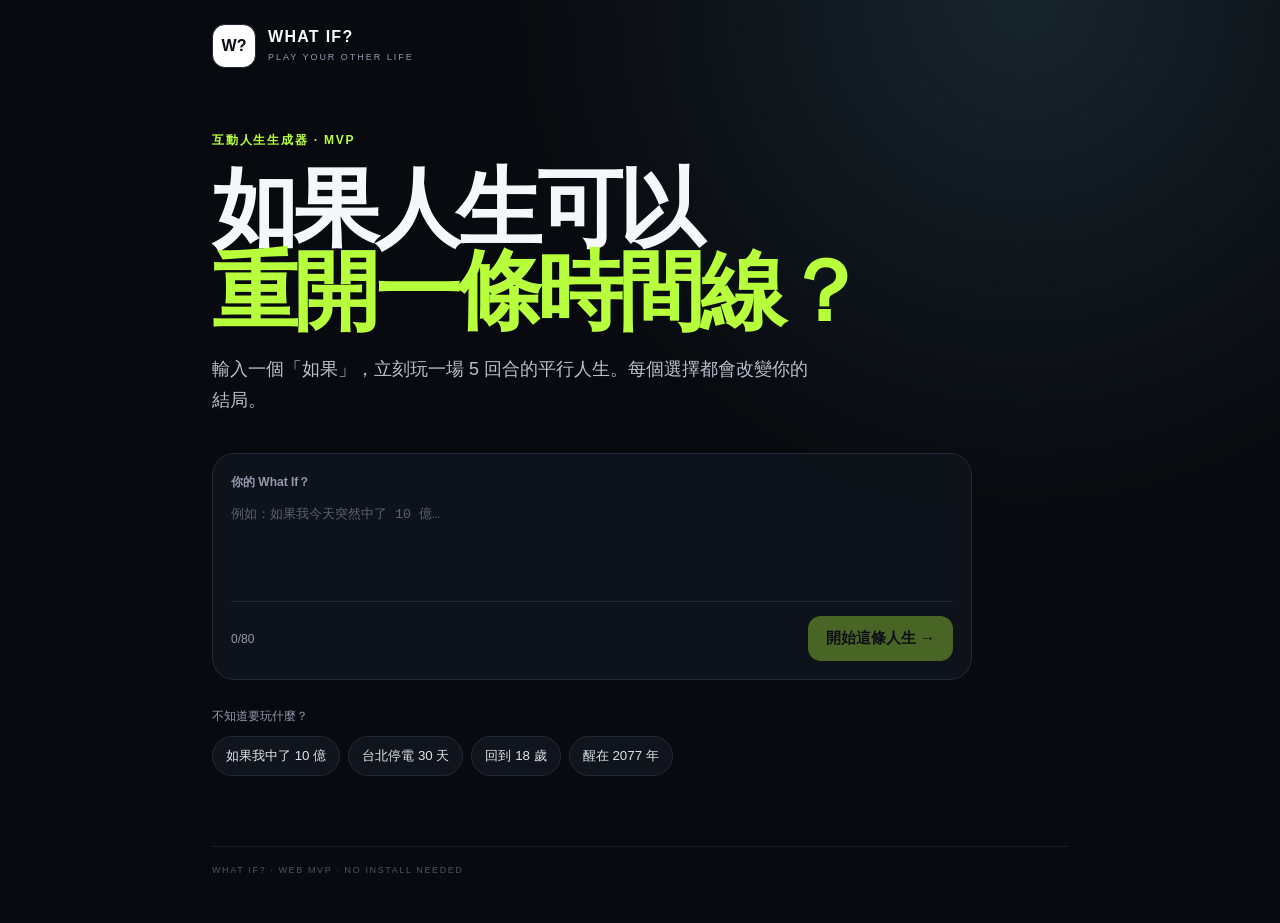
==== whatif-web/index.html @ b447f25d "Add What If interactive web MVP" ====
<!doctype html><html lang="zh-Hant"><head><meta charset="utf-8"><meta name="viewport" content="width=device-width,initial-scale=1"><title>WHAT IF? — 玩出你的另一個人生</title><meta name="description" content="輸入一個假設，玩一場 5 回合的互動人生。"><style>
:root{--bg:#080a0f;--panel:#10141c;--line:#232a37;--text:#f5f7fb;--muted:#929bad;--accent:#b7ff3c;--accent2:#7ef0ff}*{box-sizing:border-box}html{background:var(--bg);color:var(--text);font-family:ui-sans-serif,-apple-system,BlinkMacSystemFont,"Segoe UI","Noto Sans TC",sans-serif}body{margin:0;background:radial-gradient(circle at 80% 0%,#17242c 0,transparent 32rem),var(--bg);min-height:100vh}.shell{width:min(100%,900px);margin:auto;padding:24px 22px 48px}.brand{display:flex;align-items:center;gap:12px;margin-bottom:64px}.logo{width:44px;height:44px;border:1px solid var(--line);display:grid;place-items:center;border-radius:13px;font-weight:900;background:#fff;color:#080a0f}.brand b{display:block;letter-spacing:.08em}.brand span{font-size:9px;letter-spacing:.22em;color:var(--muted)}.hero{max-width:760px}.eyebrow{color:var(--accent);font-size:12px;font-weight:800;letter-spacing:.15em;text-transform:uppercase}.hero h1,.result h1{font-size:clamp(45px,9vw,86px);line-height:.96;margin:18px 0 22px;letter-spacing:-.055em}.hero h1 em{font-style:normal;color:var(--accent)}.lead,.resultLead{font-size:18px;line-height:1.7;color:#b9c0cd;max-width:610px}.composer{margin:38px 0 28px;background:rgba(16,20,28,.86);border:1px solid var(--line);border-radius:22px;padding:18px}.composer label{font-size:12px;color:var(--muted);font-weight:700}.composer textarea{display:block;width:100%;min-height:110px;resize:none;background:transparent;border:0;outline:0;color:#fff;font:700 22px/1.45 inherit;padding:14px 0}.composer textarea::placeholder{color:#596273}.composerFoot{display:flex;align-items:center;justify-content:space-between;border-top:1px solid var(--line);padding-top:14px;color:var(--muted);font-size:12px}.composer button,.primary{border:0;border-radius:13px;background:var(--accent);color:#0b0d10;padding:13px 18px;font-weight:900;font-size:15px}.composer button:disabled{opacity:.35}.quick{display:flex;gap:8px;flex-wrap:wrap}.quick>span{width:100%;font-size:12px;color:var(--muted);margin-bottom:3px}.quick button,.ghost,.actions button:not(.primary){background:#10141c;border:1px solid var(--line);color:#dfe4ec;border-radius:999px;padding:10px 13px}.game{max-width:740px;margin:auto}.topbar{display:flex;justify-content:space-between;align-items:center;color:var(--muted);font-size:12px}.ghost{border-radius:10px!important}.progress{height:3px;background:#1a202a;margin:15px 0 34px}.progress i{display:block;height:100%;background:var(--accent);transition:.3s}.scenario{border-left:3px solid var(--accent);padding-left:16px;margin-bottom:20px}.scenario span{font-size:10px;color:var(--muted);text-transform:uppercase;letter-spacing:.15em}.scenario h2{font-size:20px;margin:6px 0}.stats{display:grid;grid-template-columns:repeat(3,1fr);gap:10px;margin:20px 0}.stats>div{padding:14px;background:#0d1118;border:1px solid var(--line);border-radius:14px}.stats span{font-size:11px;color:var(--muted)}.stats b{display:block;font-size:22px;margin:2px 0 9px}.stats i{display:block;height:3px;background:#202632}.stats u{display:block;height:100%;background:var(--accent2)}.scene{display:grid;grid-template-columns:72px 1fr;gap:22px;margin:32px 0}.sceneNum{font-size:54px;font-weight:900;color:#26303b;line-height:1}.sceneBody span{font-size:10px;letter-spacing:.2em;color:var(--accent)}.scene h3{font-size:32px;margin:7px 0 12px}.scene p{font-size:18px;line-height:1.75;color:#bdc5d1;margin:0}.choices{display:grid;gap:10px}.choices button{display:grid;grid-template-columns:38px 1fr auto;grid-template-areas:'small title arrow' 'small meta arrow';align-items:center;text-align:left;padding:16px;border-radius:16px;border:1px solid var(--line);background:#10141c;color:#fff}.choices small{grid-area:small;width:30px;height:30px;display:grid;place-items:center;border-radius:9px;background:#222a35;color:var(--accent);font-weight:900}.choices b{grid-area:title;font-size:16px}.choices span{grid-area:meta;color:var(--muted);font-size:11px;margin-top:3px}.choices strong{grid-area:arrow;font-size:22px;color:var(--muted)}button{cursor:pointer}.choices button:hover{border-color:#536071;transform:translateY(-1px)}.result{max-width:720px;margin:auto}.resultPrompt{font-size:15px;color:#b2bac7;margin-top:14px}.result h1{font-size:clamp(48px,8vw,76px);color:var(--accent);margin-top:10px}.scoreGrid{display:grid;grid-template-columns:repeat(4,1fr);gap:8px;margin:34px 0}.scoreGrid div{background:#10141c;border:1px solid var(--line);border-radius:15px;padding:16px}.scoreGrid .champ{border-color:var(--accent)}.scoreGrid span{font-size:11px;color:var(--muted)}.scoreGrid b{display:block;font-size:28px;margin-top:3px}.timeline{border-top:1px solid var(--line);border-bottom:1px solid var(--line);padding:22px 0;margin:28px 0}.timeline h3{font-size:12px;color:var(--muted);letter-spacing:.1em}.timeline div{display:flex;gap:16px;padding:10px 0}.timeline span{color:#525d6b;font-weight:900}.timeline b{font-size:14px}.actions{display:flex;gap:8px;flex-wrap:wrap}.actions button{border-radius:12px!important;padding:13px 16px!important;font-weight:800}.shareHint{font-size:12px;color:var(--muted)}footer{margin-top:70px;padding-top:18px;border-top:1px solid #161b24;color:#4d5664;font-size:9px;letter-spacing:.18em}.hidden{display:none!important}@media(max-width:560px){.shell{padding:18px 16px 36px}.brand{margin-bottom:44px}.hero h1{font-size:50px}.lead{font-size:16px}.composer{margin-top:28px}.composer textarea{font-size:19px}.scene{grid-template-columns:1fr;gap:8px}.sceneNum{font-size:26px}.scene h3{font-size:28px}.scene p{font-size:16px}.stats>div{padding:11px}.stats b{font-size:18px}.scoreGrid{grid-template-columns:repeat(2,1fr)}.choices button{padding:14px}.result h1{font-size:49px}}@media(prefers-reduced-motion:reduce){*{transition:none!important}}
</style></head><body><main class="shell"><header class="brand"><div class="logo">W?</div><div><b>WHAT IF?</b><span>PLAY YOUR OTHER LIFE</span></div></header>
<section id="home" class="hero"><div class="eyebrow">互動人生生成器 · MVP</div><h1>如果人生可以<br><em>重開一條時間線？</em></h1><p class="lead">輸入一個「如果」，立刻玩一場 5 回合的平行人生。每個選擇都會改變你的結局。</p><form id="form" class="composer"><label for="idea">你的 What If？</label><textarea id="idea" placeholder="例如：如果我今天突然中了 10 億…" maxlength="80"></textarea><div class="composerFoot"><span id="count">0/80</span><button id="startBtn" disabled>開始這條人生 →</button></div></form><div class="quick"><span>不知道要玩什麼？</span><button data-preset="如果我今天突然中了 10 億">如果我中了 10 億</button><button data-preset="如果台北突然停電 30 天">台北停電 30 天</button><button data-preset="如果我回到 18 歲重新選一次">回到 18 歲</button><button data-preset="如果我醒來到了 2077 年">醒在 2077 年</button></div></section>
<section id="game" class="game hidden"><div class="topbar"><button id="leave" class="ghost">← 離開</button><span id="roundLabel">第 1 / 5 回合</span></div><div class="progress"><i id="progress" style="width:20%"></i></div><div class="scenario"><span>你的時間線</span><h2 id="scenario"></h2></div><div class="stats"><div><span>金錢</span><b id="money">50</b><i><u id="moneyBar" style="width:50%"></u></i></div><div><span>幸福</span><b id="happy">50</b><i><u id="happyBar" style="width:50%"></u></i></div><div><span>人氣</span><b id="fame">50</b><i><u id="fameBar" style="width:50%"></u></i></div></div><article class="scene"><div id="sceneNum" class="sceneNum">01</div><div class="sceneBody"><span>NOW</span><h3 id="sceneTitle"></h3><p id="sceneText"></p></div></article><div id="choices" class="choices"></div></section>
<section id="result" class="result hidden"><span class="eyebrow">YOUR OTHER LIFE</span><p id="resultPrompt" class="resultPrompt"></p><h1 id="ending"></h1><p class="resultLead">你走完了這條時間線。沒有標準答案，只有每次選擇累積出的另一種人生。</p><div id="scoreGrid" class="scoreGrid"></div><div class="timeline"><h3>你的 5 個選擇</h3><div id="history"></div></div><div class="actions"><button id="share" class="primary">分享我的結局</button><button id="again">再玩一次</button><button id="newLife">開新人生</button></div><p class="shareHint">分享出去，看看朋友會不會做出完全不同的選擇。</p></section><footer>WHAT IF? · WEB MVP · NO INSTALL NEEDED</footer></main>
<script>
const EVENTS=[{title:'第一個決定來了',text:'消息是真的。你的生活在 10 分鐘內完全變了。手機不斷震動，而你必須先決定第一步。',choices:[['低調觀察','理性','金錢'],['立刻行動','勇氣','人氣'],['先找最信任的人','關係','幸福']]},{title:'意外的邀請',text:'一個你沒有預期的人突然聯絡你，提出一個看起來很誘人的機會。時間只給你 30 秒。',choices:[['答應試試','勇氣','人氣'],['先查清楚','理性','金錢'],['婉拒','幸福','關係']]},{title:'事情開始失控',text:'你的選擇被更多人知道了。有人支持你，也有人開始質疑你。',choices:[['正面回應','人氣','勇氣'],['保持沉默','理性','幸福'],['反過來利用話題','金錢','人氣']]},{title:'最難的一關',text:'你現在必須在「更大的成功」和「比較舒服的生活」之間做決定。',choices:[['全力衝刺','金錢','勇氣'],['維持平衡','幸福','理性'],['跟重要的人一起決定','關係','幸福']]},{title:'最後的選擇',text:'五年後的你回頭看今天。最後這一步，會決定這條時間線留下什麼。',choices:[['留下成就','金錢','人氣'],['留下自由','幸福','勇氣'],['留下關係','關係','幸福']]}];
let scenario='',round=0,history=[],stats={金錢:50,幸福:50,人氣:50,理性:50,勇氣:50,關係:50},seed=0;const $=s=>document.querySelector(s);function hash(s){let h=2166136261;for(let i=0;i<s.length;i++){h^=s.charCodeAt(i);h=Math.imul(h,16777619)}return Math.abs(h)}function clamp(n){return Math.max(0,Math.min(100,n))}function screen(id){['home','game','result'].forEach(x=>$('#'+x).classList.toggle('hidden',x!==id))}function start(text){scenario=(text||$('#idea').value).trim();if(!scenario)return;seed=hash(scenario);round=0;history=[];stats={金錢:50,幸福:50,人氣:50,理性:50,勇氣:50,關係:50};screen('game');render()}function render(){const e=EVENTS[round];$('#roundLabel').textContent=`第 ${round+1} / 5 回合`;$('#progress').style.width=((round+1)/5*100)+'%';$('#scenario').textContent=scenario;$('#sceneNum').textContent='0'+(round+1);$('#sceneTitle').textContent=e.title;$('#sceneText').textContent=e.text;[['money','金錢'],['happy','幸福'],['fame','人氣']].forEach(([id,k])=>{$('#'+id).textContent=stats[k];$('#'+id+'Bar').style.width=stats[k]+'%'});const box=$('#choices');box.innerHTML='';e.choices.forEach((c,i)=>{const b=document.createElement('button');b.type='button';b.innerHTML=`<small>${String.fromCharCode(65+i)}</small><b>${c[0]}</b><span>可能影響 ${c[1]}・${c[2]}</span><strong>→</strong>`;b.addEventListener('click',()=>choose(c,i));box.appendChild(b)})}function choose(c,i){const a=8+((seed+round*7+i*3)%7),b=5+((seed+round*11+i*5)%6);stats[c[1]]=clamp(stats[c[1]]+a);stats[c[2]]=clamp(stats[c[2]]+b);history.push({round:round+1,label:c[0]});if(round===4)showResult();else{round++;render();scrollTo({top:0,behavior:'smooth'})}}function showResult(){screen('result');const top=Object.entries(stats).sort((a,b)=>b[1]-a[1]),k=top[0][0],map={幸福:'自由人生玩家',金錢:'高風險人生贏家',人氣:'話題中心人物',關係:'人生連結者',勇氣:'時間線冒險家',理性:'冷靜世界改寫者'};$('#resultPrompt').textContent=scenario;$('#ending').textContent=map[k]||'平行人生玩家';$('#scoreGrid').innerHTML=top.slice(0,4).map((x,i)=>`<div class="${i?'':'champ'}"><span>${x[0]}</span><b>${x[1]}</b></div>`).join('');$('#history').innerHTML=history.map(h=>`<div><span>0${h.round}</span><b>${h.label}</b></div>`).join('');window._ending=map[k]||'平行人生玩家';window._top=top[0]}
$('#idea').addEventListener('input',e=>{$('#count').textContent=e.target.value.length+'/80';$('#startBtn').disabled=!e.target.value.trim()});$('#form').addEventListener('submit',e=>{e.preventDefault();start()});document.querySelectorAll('[data-preset]').forEach(b=>b.addEventListener('click',()=>start(b.dataset.preset)));$('#leave').addEventListener('click',()=>screen('home'));$('#again').addEventListener('click',()=>start(scenario));$('#newLife').addEventListener('click',()=>{$('#idea').value='';$('#count').textContent='0/80';$('#startBtn').disabled=true;screen('home')});$('#share').addEventListener('click',async()=>{const t=`我玩了「${scenario}」\n結局：${window._ending}\n最高屬性：${window._top[0]} ${window._top[1]}\n你會做出一樣的選擇嗎？`;try{if(navigator.share)await navigator.share({title:'WHAT IF?',text:t,url:location.href});else if(navigator.clipboard){await navigator.clipboard.writeText(t+'\n'+location.href);alert('結果已複製')}else alert(t)}catch(e){}});
</script></body></html>
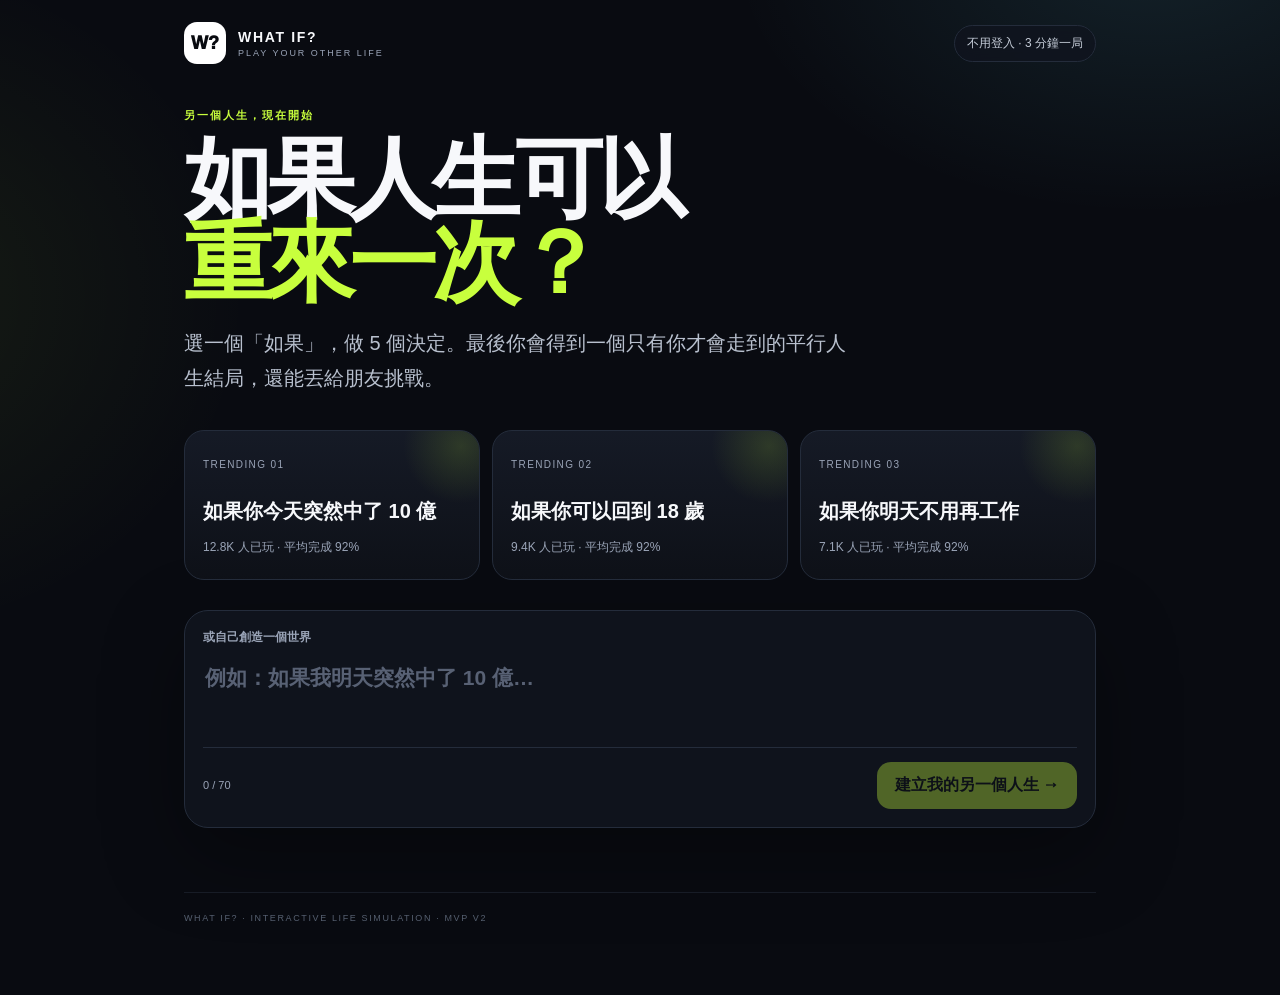
==== commit 956b39d1: "Upgrade What If MVP to shareable v2" ====
--- a/whatif-web/index.html
+++ b/whatif-web/index.html
@@ -1,11 +1,48 @@
-<!doctype html><html lang="zh-Hant"><head><meta charset="utf-8"><meta name="viewport" content="width=device-width,initial-scale=1"><title>WHAT IF? — 玩出你的另一個人生</title><meta name="description" content="輸入一個假設，玩一場 5 回合的互動人生。"><style>
-:root{--bg:#080a0f;--panel:#10141c;--line:#232a37;--text:#f5f7fb;--muted:#929bad;--accent:#b7ff3c;--accent2:#7ef0ff}*{box-sizing:border-box}html{background:var(--bg);color:var(--text);font-family:ui-sans-serif,-apple-system,BlinkMacSystemFont,"Segoe UI","Noto Sans TC",sans-serif}body{margin:0;background:radial-gradient(circle at 80% 0%,#17242c 0,transparent 32rem),var(--bg);min-height:100vh}.shell{width:min(100%,900px);margin:auto;padding:24px 22px 48px}.brand{display:flex;align-items:center;gap:12px;margin-bottom:64px}.logo{width:44px;height:44px;border:1px solid var(--line);display:grid;place-items:center;border-radius:13px;font-weight:900;background:#fff;color:#080a0f}.brand b{display:block;letter-spacing:.08em}.brand span{font-size:9px;letter-spacing:.22em;color:var(--muted)}.hero{max-width:760px}.eyebrow{color:var(--accent);font-size:12px;font-weight:800;letter-spacing:.15em;text-transform:uppercase}.hero h1,.result h1{font-size:clamp(45px,9vw,86px);line-height:.96;margin:18px 0 22px;letter-spacing:-.055em}.hero h1 em{font-style:normal;color:var(--accent)}.lead,.resultLead{font-size:18px;line-height:1.7;color:#b9c0cd;max-width:610px}.composer{margin:38px 0 28px;background:rgba(16,20,28,.86);border:1px solid var(--line);border-radius:22px;padding:18px}.composer label{font-size:12px;color:var(--muted);font-weight:700}.composer textarea{display:block;width:100%;min-height:110px;resize:none;background:transparent;border:0;outline:0;color:#fff;font:700 22px/1.45 inherit;padding:14px 0}.composer textarea::placeholder{color:#596273}.composerFoot{display:flex;align-items:center;justify-content:space-between;border-top:1px solid var(--line);padding-top:14px;color:var(--muted);font-size:12px}.composer button,.primary{border:0;border-radius:13px;background:var(--accent);color:#0b0d10;padding:13px 18px;font-weight:900;font-size:15px}.composer button:disabled{opacity:.35}.quick{display:flex;gap:8px;flex-wrap:wrap}.quick>span{width:100%;font-size:12px;color:var(--muted);margin-bottom:3px}.quick button,.ghost,.actions button:not(.primary){background:#10141c;border:1px solid var(--line);color:#dfe4ec;border-radius:999px;padding:10px 13px}.game{max-width:740px;margin:auto}.topbar{display:flex;justify-content:space-between;align-items:center;color:var(--muted);font-size:12px}.ghost{border-radius:10px!important}.progress{height:3px;background:#1a202a;margin:15px 0 34px}.progress i{display:block;height:100%;background:var(--accent);transition:.3s}.scenario{border-left:3px solid var(--accent);padding-left:16px;margin-bottom:20px}.scenario span{font-size:10px;color:var(--muted);text-transform:uppercase;letter-spacing:.15em}.scenario h2{font-size:20px;margin:6px 0}.stats{display:grid;grid-template-columns:repeat(3,1fr);gap:10px;margin:20px 0}.stats>div{padding:14px;background:#0d1118;border:1px solid var(--line);border-radius:14px}.stats span{font-size:11px;color:var(--muted)}.stats b{display:block;font-size:22px;margin:2px 0 9px}.stats i{display:block;height:3px;background:#202632}.stats u{display:block;height:100%;background:var(--accent2)}.scene{display:grid;grid-template-columns:72px 1fr;gap:22px;margin:32px 0}.sceneNum{font-size:54px;font-weight:900;color:#26303b;line-height:1}.sceneBody span{font-size:10px;letter-spacing:.2em;color:var(--accent)}.scene h3{font-size:32px;margin:7px 0 12px}.scene p{font-size:18px;line-height:1.75;color:#bdc5d1;margin:0}.choices{display:grid;gap:10px}.choices button{display:grid;grid-template-columns:38px 1fr auto;grid-template-areas:'small title arrow' 'small meta arrow';align-items:center;text-align:left;padding:16px;border-radius:16px;border:1px solid var(--line);background:#10141c;color:#fff}.choices small{grid-area:small;width:30px;height:30px;display:grid;place-items:center;border-radius:9px;background:#222a35;color:var(--accent);font-weight:900}.choices b{grid-area:title;font-size:16px}.choices span{grid-area:meta;color:var(--muted);font-size:11px;margin-top:3px}.choices strong{grid-area:arrow;font-size:22px;color:var(--muted)}button{cursor:pointer}.choices button:hover{border-color:#536071;transform:translateY(-1px)}.result{max-width:720px;margin:auto}.resultPrompt{font-size:15px;color:#b2bac7;margin-top:14px}.result h1{font-size:clamp(48px,8vw,76px);color:var(--accent);margin-top:10px}.scoreGrid{display:grid;grid-template-columns:repeat(4,1fr);gap:8px;margin:34px 0}.scoreGrid div{background:#10141c;border:1px solid var(--line);border-radius:15px;padding:16px}.scoreGrid .champ{border-color:var(--accent)}.scoreGrid span{font-size:11px;color:var(--muted)}.scoreGrid b{display:block;font-size:28px;margin-top:3px}.timeline{border-top:1px solid var(--line);border-bottom:1px solid var(--line);padding:22px 0;margin:28px 0}.timeline h3{font-size:12px;color:var(--muted);letter-spacing:.1em}.timeline div{display:flex;gap:16px;padding:10px 0}.timeline span{color:#525d6b;font-weight:900}.timeline b{font-size:14px}.actions{display:flex;gap:8px;flex-wrap:wrap}.actions button{border-radius:12px!important;padding:13px 16px!important;font-weight:800}.shareHint{font-size:12px;color:var(--muted)}footer{margin-top:70px;padding-top:18px;border-top:1px solid #161b24;color:#4d5664;font-size:9px;letter-spacing:.18em}.hidden{display:none!important}@media(max-width:560px){.shell{padding:18px 16px 36px}.brand{margin-bottom:44px}.hero h1{font-size:50px}.lead{font-size:16px}.composer{margin-top:28px}.composer textarea{font-size:19px}.scene{grid-template-columns:1fr;gap:8px}.sceneNum{font-size:26px}.scene h3{font-size:28px}.scene p{font-size:16px}.stats>div{padding:11px}.stats b{font-size:18px}.scoreGrid{grid-template-columns:repeat(2,1fr)}.choices button{padding:14px}.result h1{font-size:49px}}@media(prefers-reduced-motion:reduce){*{transition:none!important}}
-</style></head><body><main class="shell"><header class="brand"><div class="logo">W?</div><div><b>WHAT IF?</b><span>PLAY YOUR OTHER LIFE</span></div></header>
-<section id="home" class="hero"><div class="eyebrow">互動人生生成器 · MVP</div><h1>如果人生可以<br><em>重開一條時間線？</em></h1><p class="lead">輸入一個「如果」，立刻玩一場 5 回合的平行人生。每個選擇都會改變你的結局。</p><form id="form" class="composer"><label for="idea">你的 What If？</label><textarea id="idea" placeholder="例如：如果我今天突然中了 10 億…" maxlength="80"></textarea><div class="composerFoot"><span id="count">0/80</span><button id="startBtn" disabled>開始這條人生 →</button></div></form><div class="quick"><span>不知道要玩什麼？</span><button data-preset="如果我今天突然中了 10 億">如果我中了 10 億</button><button data-preset="如果台北突然停電 30 天">台北停電 30 天</button><button data-preset="如果我回到 18 歲重新選一次">回到 18 歲</button><button data-preset="如果我醒來到了 2077 年">醒在 2077 年</button></div></section>
-<section id="game" class="game hidden"><div class="topbar"><button id="leave" class="ghost">← 離開</button><span id="roundLabel">第 1 / 5 回合</span></div><div class="progress"><i id="progress" style="width:20%"></i></div><div class="scenario"><span>你的時間線</span><h2 id="scenario"></h2></div><div class="stats"><div><span>金錢</span><b id="money">50</b><i><u id="moneyBar" style="width:50%"></u></i></div><div><span>幸福</span><b id="happy">50</b><i><u id="happyBar" style="width:50%"></u></i></div><div><span>人氣</span><b id="fame">50</b><i><u id="fameBar" style="width:50%"></u></i></div></div><article class="scene"><div id="sceneNum" class="sceneNum">01</div><div class="sceneBody"><span>NOW</span><h3 id="sceneTitle"></h3><p id="sceneText"></p></div></article><div id="choices" class="choices"></div></section>
-<section id="result" class="result hidden"><span class="eyebrow">YOUR OTHER LIFE</span><p id="resultPrompt" class="resultPrompt"></p><h1 id="ending"></h1><p class="resultLead">你走完了這條時間線。沒有標準答案，只有每次選擇累積出的另一種人生。</p><div id="scoreGrid" class="scoreGrid"></div><div class="timeline"><h3>你的 5 個選擇</h3><div id="history"></div></div><div class="actions"><button id="share" class="primary">分享我的結局</button><button id="again">再玩一次</button><button id="newLife">開新人生</button></div><p class="shareHint">分享出去，看看朋友會不會做出完全不同的選擇。</p></section><footer>WHAT IF? · WEB MVP · NO INSTALL NEEDED</footer></main>
-<script>
-const EVENTS=[{title:'第一個決定來了',text:'消息是真的。你的生活在 10 分鐘內完全變了。手機不斷震動，而你必須先決定第一步。',choices:[['低調觀察','理性','金錢'],['立刻行動','勇氣','人氣'],['先找最信任的人','關係','幸福']]},{title:'意外的邀請',text:'一個你沒有預期的人突然聯絡你，提出一個看起來很誘人的機會。時間只給你 30 秒。',choices:[['答應試試','勇氣','人氣'],['先查清楚','理性','金錢'],['婉拒','幸福','關係']]},{title:'事情開始失控',text:'你的選擇被更多人知道了。有人支持你，也有人開始質疑你。',choices:[['正面回應','人氣','勇氣'],['保持沉默','理性','幸福'],['反過來利用話題','金錢','人氣']]},{title:'最難的一關',text:'你現在必須在「更大的成功」和「比較舒服的生活」之間做決定。',choices:[['全力衝刺','金錢','勇氣'],['維持平衡','幸福','理性'],['跟重要的人一起決定','關係','幸福']]},{title:'最後的選擇',text:'五年後的你回頭看今天。最後這一步，會決定這條時間線留下什麼。',choices:[['留下成就','金錢','人氣'],['留下自由','幸福','勇氣'],['留下關係','關係','幸福']]}];
-let scenario='',round=0,history=[],stats={金錢:50,幸福:50,人氣:50,理性:50,勇氣:50,關係:50},seed=0;const $=s=>document.querySelector(s);function hash(s){let h=2166136261;for(let i=0;i<s.length;i++){h^=s.charCodeAt(i);h=Math.imul(h,16777619)}return Math.abs(h)}function clamp(n){return Math.max(0,Math.min(100,n))}function screen(id){['home','game','result'].forEach(x=>$('#'+x).classList.toggle('hidden',x!==id))}function start(text){scenario=(text||$('#idea').value).trim();if(!scenario)return;seed=hash(scenario);round=0;history=[];stats={金錢:50,幸福:50,人氣:50,理性:50,勇氣:50,關係:50};screen('game');render()}function render(){const e=EVENTS[round];$('#roundLabel').textContent=`第 ${round+1} / 5 回合`;$('#progress').style.width=((round+1)/5*100)+'%';$('#scenario').textContent=scenario;$('#sceneNum').textContent='0'+(round+1);$('#sceneTitle').textContent=e.title;$('#sceneText').textContent=e.text;[['money','金錢'],['happy','幸福'],['fame','人氣']].forEach(([id,k])=>{$('#'+id).textContent=stats[k];$('#'+id+'Bar').style.width=stats[k]+'%'});const box=$('#choices');box.innerHTML='';e.choices.forEach((c,i)=>{const b=document.createElement('button');b.type='button';b.innerHTML=`<small>${String.fromCharCode(65+i)}</small><b>${c[0]}</b><span>可能影響 ${c[1]}・${c[2]}</span><strong>→</strong>`;b.addEventListener('click',()=>choose(c,i));box.appendChild(b)})}function choose(c,i){const a=8+((seed+round*7+i*3)%7),b=5+((seed+round*11+i*5)%6);stats[c[1]]=clamp(stats[c[1]]+a);stats[c[2]]=clamp(stats[c[2]]+b);history.push({round:round+1,label:c[0]});if(round===4)showResult();else{round++;render();scrollTo({top:0,behavior:'smooth'})}}function showResult(){screen('result');const top=Object.entries(stats).sort((a,b)=>b[1]-a[1]),k=top[0][0],map={幸福:'自由人生玩家',金錢:'高風險人生贏家',人氣:'話題中心人物',關係:'人生連結者',勇氣:'時間線冒險家',理性:'冷靜世界改寫者'};$('#resultPrompt').textContent=scenario;$('#ending').textContent=map[k]||'平行人生玩家';$('#scoreGrid').innerHTML=top.slice(0,4).map((x,i)=>`<div class="${i?'':'champ'}"><span>${x[0]}</span><b>${x[1]}</b></div>`).join('');$('#history').innerHTML=history.map(h=>`<div><span>0${h.round}</span><b>${h.label}</b></div>`).join('');window._ending=map[k]||'平行人生玩家';window._top=top[0]}
-$('#idea').addEventListener('input',e=>{$('#count').textContent=e.target.value.length+'/80';$('#startBtn').disabled=!e.target.value.trim()});$('#form').addEventListener('submit',e=>{e.preventDefault();start()});document.querySelectorAll('[data-preset]').forEach(b=>b.addEventListener('click',()=>start(b.dataset.preset)));$('#leave').addEventListener('click',()=>screen('home'));$('#again').addEventListener('click',()=>start(scenario));$('#newLife').addEventListener('click',()=>{$('#idea').value='';$('#count').textContent='0/80';$('#startBtn').disabled=true;screen('home')});$('#share').addEventListener('click',async()=>{const t=`我玩了「${scenario}」\n結局：${window._ending}\n最高屬性：${window._top[0]} ${window._top[1]}\n你會做出一樣的選擇嗎？`;try{if(navigator.share)await navigator.share({title:'WHAT IF?',text:t,url:location.href});else if(navigator.clipboard){await navigator.clipboard.writeText(t+'\n'+location.href);alert('結果已複製')}else alert(t)}catch(e){}});
-</script></body></html>
+<!doctype html>
+<html lang="zh-Hant">
+<head>
+<meta charset="utf-8" />
+<meta name="viewport" content="width=device-width,initial-scale=1,viewport-fit=cover" />
+<meta name="theme-color" content="#090b11" />
+<title>WHAT IF? — 另一個人生</title>
+<meta name="description" content="如果人生能重來一次，你會變成誰？3 分鐘玩出你的平行人生，和朋友比結局。" />
+<link rel="stylesheet" href="style.css" />
+</head>
+<body>
+<div class="wrap">
+<header><div class="brand"><div class="mark">W?</div><div><b>WHAT IF?</b><small>PLAY YOUR OTHER LIFE</small></div></div><div class="pill">不用登入 · 3 分鐘一局</div></header>
+
+<section id="home">
+  <div class="hero"><div class="eyebrow">另一個人生，現在開始</div><h1>如果人生可以<br><i>重來一次？</i></h1><p>選一個「如果」，做 5 個決定。最後你會得到一個只有你才會走到的平行人生結局，還能丟給朋友挑戰。</p></div>
+  <div class="hot" id="hot"></div>
+  <form id="create" class="create">
+    <label for="idea">或自己創造一個世界</label>
+    <textarea id="idea" maxlength="70" placeholder="例如：如果我明天突然中了 10 億…"></textarea>
+    <div class="create-foot"><span id="count">0 / 70</span><button class="primary" id="start" disabled>建立我的另一個人生 →</button></div>
+  </form>
+</section>
+
+<section id="game" class="stage hidden">
+  <div class="stage-head"><button id="exit" class="ghost">← 離開</button><span id="roundLabel">第 1 / 5 幕</span></div>
+  <div class="progress"><i id="progress" style="width:20%"></i></div>
+  <div class="world"><small>YOUR WHAT IF</small><b id="worldTitle"></b></div>
+  <div class="stats" id="stats"></div>
+  <div id="impact" class="impact hidden"></div>
+  <article class="scene"><span id="day" class="day">DAY 01</span><span id="big" class="big">01</span><h2 id="sceneTitle"></h2><p id="sceneText"></p></article>
+  <div id="choices" class="choices"></div>
+</section>
+
+<section id="result" class="result hidden">
+  <div class="result-hero"><div id="rarity" class="rarity"></div><div class="kicker">YOUR PARALLEL LIFE</div><h1 id="ending"></h1><p id="endingText"></p></div>
+  <div id="tags" class="tags"></div>
+  <div id="compare" class="compare"></div>
+  <div class="timeline"><h3>你走過的 5 個決定</h3><div id="history"></div></div>
+  <div class="actions"><button id="share" class="primary">挑戰朋友</button><button id="again" class="ghost">同一題再玩一次</button><button id="newLife" class="ghost">換一個人生</button></div>
+  <div class="note">朋友從你的連結進來會玩同一個題目，但可能走到完全不同的結局。</div>
+</section>
+<footer>WHAT IF? · INTERACTIVE LIFE SIMULATION · MVP V2</footer>
+</div>
+<div id="toast" class="toast">已複製挑戰連結</div>
+<script src="app.js"></script>
+</body>
+</html>
--- a/whatif-web/style.css
+++ b/whatif-web/style.css
@@ -0,0 +1,39 @@
+
+:root{
+  --bg:#090b11; --panel:#11151f; --panel2:#151b27; --line:#242c3b;
+  --text:#f7f8fb; --muted:#9aa4b7; --soft:#c7ceda;
+  --accent:#c8ff3d; --accent2:#6ee7ff; --danger:#ff6b7a; --gold:#ffd76e;
+  --radius:24px; --shadow:0 28px 80px rgba(0,0,0,.34)
+}
+*{box-sizing:border-box}
+html{background:var(--bg);color:var(--text);font-family:Inter,ui-sans-serif,-apple-system,BlinkMacSystemFont,"Segoe UI","Noto Sans TC",sans-serif;scroll-behavior:smooth}
+body{margin:0;min-height:100vh;background:
+radial-gradient(700px 440px at 90% -5%,rgba(110,231,255,.10),transparent 60%),
+radial-gradient(580px 520px at -10% 30%,rgba(200,255,61,.07),transparent 65%),var(--bg)}
+button,input,textarea{font:inherit}
+button{cursor:pointer}
+button:focus-visible,input:focus-visible,textarea:focus-visible{outline:3px solid rgba(200,255,61,.45);outline-offset:3px}
+.wrap{width:min(100%,980px);margin:auto;padding:22px clamp(16px,4vw,34px) 72px}
+header{display:flex;align-items:center;justify-content:space-between;gap:16px;margin-bottom:44px}
+.brand{display:flex;align-items:center;gap:12px}.mark{width:42px;height:42px;border-radius:13px;background:#fff;color:#080a0f;display:grid;place-items:center;font-weight:1000;font-size:18px}.brand b{display:block;letter-spacing:.12em;font-size:14px}.brand small{display:block;margin-top:3px;color:var(--muted);font-size:9px;letter-spacing:.22em}
+.pill{border:1px solid var(--line);background:rgba(17,21,31,.76);border-radius:999px;padding:9px 12px;color:var(--soft);font-size:12px;backdrop-filter:blur(10px)}
+.hero{max-width:820px;margin:40px 0 34px}.eyebrow{font-size:11px;letter-spacing:.18em;text-transform:uppercase;color:var(--accent);font-weight:900}.hero h1{font-size:clamp(48px,8vw,88px);line-height:.96;letter-spacing:-.06em;margin:14px 0 20px;max-width:760px}.hero h1 i{font-style:normal;color:var(--accent)}.hero p{color:#b8c0ce;font-size:clamp(16px,2.4vw,20px);line-height:1.75;max-width:670px;margin:0}
+.hot{display:grid;grid-template-columns:repeat(3,1fr);gap:12px;margin:26px 0 30px}.card{position:relative;border:1px solid var(--line);background:linear-gradient(180deg,rgba(22,27,39,.94),rgba(14,17,24,.94));border-radius:20px;padding:18px;text-align:left;color:var(--text);min-height:150px;overflow:hidden;transition:.2s ease}.card::after{content:"";position:absolute;width:120px;height:120px;border-radius:50%;right:-42px;top:-45px;background:radial-gradient(circle,rgba(200,255,61,.14),transparent 68%)}.card:hover{transform:translateY(-2px);border-color:#3b4659}.card .rank{font-size:10px;color:var(--muted);letter-spacing:.14em}.card strong{display:block;font-size:20px;line-height:1.35;margin:26px 0 12px}.card span{font-size:12px;color:var(--muted)}
+.create{border:1px solid var(--line);background:rgba(16,20,29,.9);border-radius:24px;padding:18px;box-shadow:var(--shadow)}.create label{display:block;color:var(--muted);font-size:12px;font-weight:800;margin:0 0 9px}.create textarea{width:100%;min-height:88px;background:transparent;border:0;resize:none;color:#fff;font-size:21px;font-weight:800;line-height:1.45;padding:8px 2px;outline:none}.create textarea::placeholder{color:#586174}.create-foot{border-top:1px solid var(--line);padding-top:14px;display:flex;gap:12px;justify-content:space-between;align-items:center}.create-foot span{font-size:11px;color:var(--muted)}.primary{border:0;border-radius:14px;background:var(--accent);color:#0a0d11;font-weight:950;padding:13px 18px;min-height:46px}.primary:disabled{opacity:.35;cursor:not-allowed}.ghost{border:1px solid var(--line);background:var(--panel);color:var(--text);border-radius:13px;padding:11px 14px;min-height:44px}
+.hidden{display:none!important}
+.stage{max-width:780px;margin:auto}.stage-head{display:flex;align-items:center;justify-content:space-between;gap:12px;color:var(--muted);font-size:12px}.progress{height:4px;background:#171d29;border-radius:999px;margin:14px 0 24px;overflow:hidden}.progress i{display:block;height:100%;background:linear-gradient(90deg,var(--accent),var(--accent2));transition:width .35s ease}
+.world{border:1px solid var(--line);border-radius:22px;padding:16px 18px;background:rgba(16,20,29,.84);margin-bottom:20px}.world small{display:block;color:var(--muted);font-size:10px;letter-spacing:.16em}.world b{display:block;margin-top:7px;font-size:16px;line-height:1.45}
+.stats{display:grid;grid-template-columns:repeat(4,1fr);gap:9px;margin:16px 0 28px}.stat{border:1px solid var(--line);border-radius:15px;padding:12px;background:#0f131b}.stat small{color:var(--muted);font-size:10px}.stat b{display:block;font-size:20px;margin-top:4px}.stat i{display:block;height:3px;background:#242b38;margin-top:8px;overflow:hidden;border-radius:99px}.stat i u{display:block;height:100%;background:var(--accent2);transition:width .35s}
+.scene{min-height:330px;display:flex;flex-direction:column;justify-content:flex-end;border:1px solid var(--line);border-radius:28px;padding:30px;position:relative;overflow:hidden;background:
+linear-gradient(180deg,transparent 0%,rgba(6,8,12,.42) 38%,rgba(6,8,12,.95) 100%),
+radial-gradient(circle at 75% 15%,rgba(110,231,255,.18),transparent 36%),
+radial-gradient(circle at 20% 10%,rgba(200,255,61,.12),transparent 30%),#121722;box-shadow:var(--shadow)}
+.scene::before{content:"";position:absolute;inset:0;background:linear-gradient(120deg,transparent 20%,rgba(255,255,255,.018) 50%,transparent 80%);pointer-events:none}.scene .day{position:absolute;left:28px;top:24px;font-size:11px;color:var(--accent);letter-spacing:.19em;font-weight:900}.scene .big{position:absolute;right:22px;top:18px;font-size:72px;font-weight:1000;line-height:1;color:rgba(255,255,255,.045);letter-spacing:-.08em}.scene h2{font-size:clamp(30px,5vw,46px);letter-spacing:-.04em;margin:0 0 12px;max-width:600px}.scene p{font-size:17px;line-height:1.75;color:#d2d7e0;margin:0;max-width:620px}
+.impact{margin:14px 0 18px;border:1px solid rgba(200,255,61,.32);background:rgba(200,255,61,.08);border-radius:16px;padding:14px 16px}.impact .label{font-size:10px;color:var(--accent);font-weight:900;letter-spacing:.15em}.impact strong{display:block;margin-top:5px;font-size:17px}.impact p{font-size:13px;color:#bdc6d2;margin:7px 0 0;line-height:1.55}
+.choices{display:grid;gap:10px;margin-top:16px}.choice{display:grid;grid-template-columns:38px 1fr auto;grid-template-areas:'key title arrow' 'key meta arrow';gap:0 12px;align-items:center;text-align:left;border:1px solid var(--line);background:#10151e;color:#fff;border-radius:17px;padding:15px;transition:.2s}.choice:hover{border-color:#465268;transform:translateY(-1px)}.choice .key{grid-area:key;width:34px;height:34px;border-radius:10px;background:#202735;color:var(--accent);display:grid;place-items:center;font-weight:1000}.choice b{grid-area:title;font-size:16px}.choice span{grid-area:meta;color:var(--muted);font-size:11px;margin-top:3px}.choice strong{grid-area:arrow;color:#687386;font-size:21px}
+.result{max-width:760px;margin:auto}.result-hero{border:1px solid var(--line);border-radius:30px;padding:30px;min-height:370px;display:flex;flex-direction:column;justify-content:flex-end;position:relative;overflow:hidden;background:linear-gradient(160deg,#172032 0%,#10141d 55%,#0d1017 100%);box-shadow:var(--shadow)}.result-hero::after{content:"";position:absolute;width:360px;height:360px;border-radius:50%;top:-170px;right:-90px;background:radial-gradient(circle,rgba(200,255,61,.28),rgba(110,231,255,.05) 45%,transparent 68%)}.result-hero .rarity{position:absolute;top:24px;left:26px;border:1px solid rgba(200,255,61,.35);border-radius:999px;background:rgba(200,255,61,.08);padding:9px 12px;color:var(--accent);font-size:11px;font-weight:900}.result-hero .kicker{font-size:10px;color:var(--muted);letter-spacing:.18em}.result-hero h1{font-size:clamp(42px,7vw,72px);letter-spacing:-.06em;margin:10px 0 12px;max-width:680px;line-height:.98}.result-hero p{font-size:16px;line-height:1.7;color:#c6ccd7;max-width:650px;margin:0}.tags{display:flex;gap:8px;flex-wrap:wrap;margin:22px 0}.tag{border:1px solid var(--line);background:#111722;border-radius:999px;padding:9px 12px;font-size:12px;color:#d8dee8}.tag.hot{color:#0b0d10;background:var(--accent);border-color:var(--accent)}
+.compare{display:grid;grid-template-columns:repeat(4,1fr);gap:8px;margin:22px 0}.compare div{border:1px solid var(--line);background:#0f131b;border-radius:15px;padding:14px}.compare small{color:var(--muted);font-size:10px}.compare b{display:block;font-size:24px;margin-top:4px}.timeline{border-top:1px solid var(--line);border-bottom:1px solid var(--line);padding:20px 0;margin:24px 0}.timeline h3{font-size:12px;color:var(--muted);letter-spacing:.14em}.timeline-row{display:grid;grid-template-columns:40px 1fr auto;gap:12px;padding:10px 0;align-items:center}.timeline-row span{color:#5f6979;font-weight:900}.timeline-row b{font-size:14px}.timeline-row em{font-style:normal;font-size:11px;color:var(--muted)}.actions{display:flex;gap:9px;flex-wrap:wrap}.actions button{font-weight:850}.note{color:var(--muted);font-size:11px;margin-top:12px;line-height:1.6}
+footer{margin-top:64px;padding-top:20px;border-top:1px solid #171c26;color:#566070;font-size:9px;letter-spacing:.18em}
+.toast{position:fixed;left:50%;bottom:24px;transform:translateX(-50%) translateY(20px);opacity:0;background:#fff;color:#080a0f;border-radius:999px;padding:11px 16px;font-weight:800;font-size:12px;transition:.25s;pointer-events:none;z-index:50}.toast.show{opacity:1;transform:translateX(-50%) translateY(0)}
+@media(max-width:720px){.wrap{padding:18px 15px 48px}header{margin-bottom:32px}.pill{display:none}.hero{margin-top:24px}.hero h1{font-size:50px}.hot{grid-template-columns:1fr;gap:9px}.card{min-height:112px}.card strong{margin:18px 0 8px}.stats{grid-template-columns:repeat(2,1fr)}.scene{min-height:360px;padding:24px 20px}.scene .day{left:20px}.scene .big{font-size:54px}.compare{grid-template-columns:repeat(2,1fr)}.result-hero{padding:24px 20px;min-height:390px}.create-foot{align-items:flex-end}.create-foot span{max-width:45%}}
+@media(prefers-reduced-motion:reduce){*{scroll-behavior:auto!important;transition:none!important}}
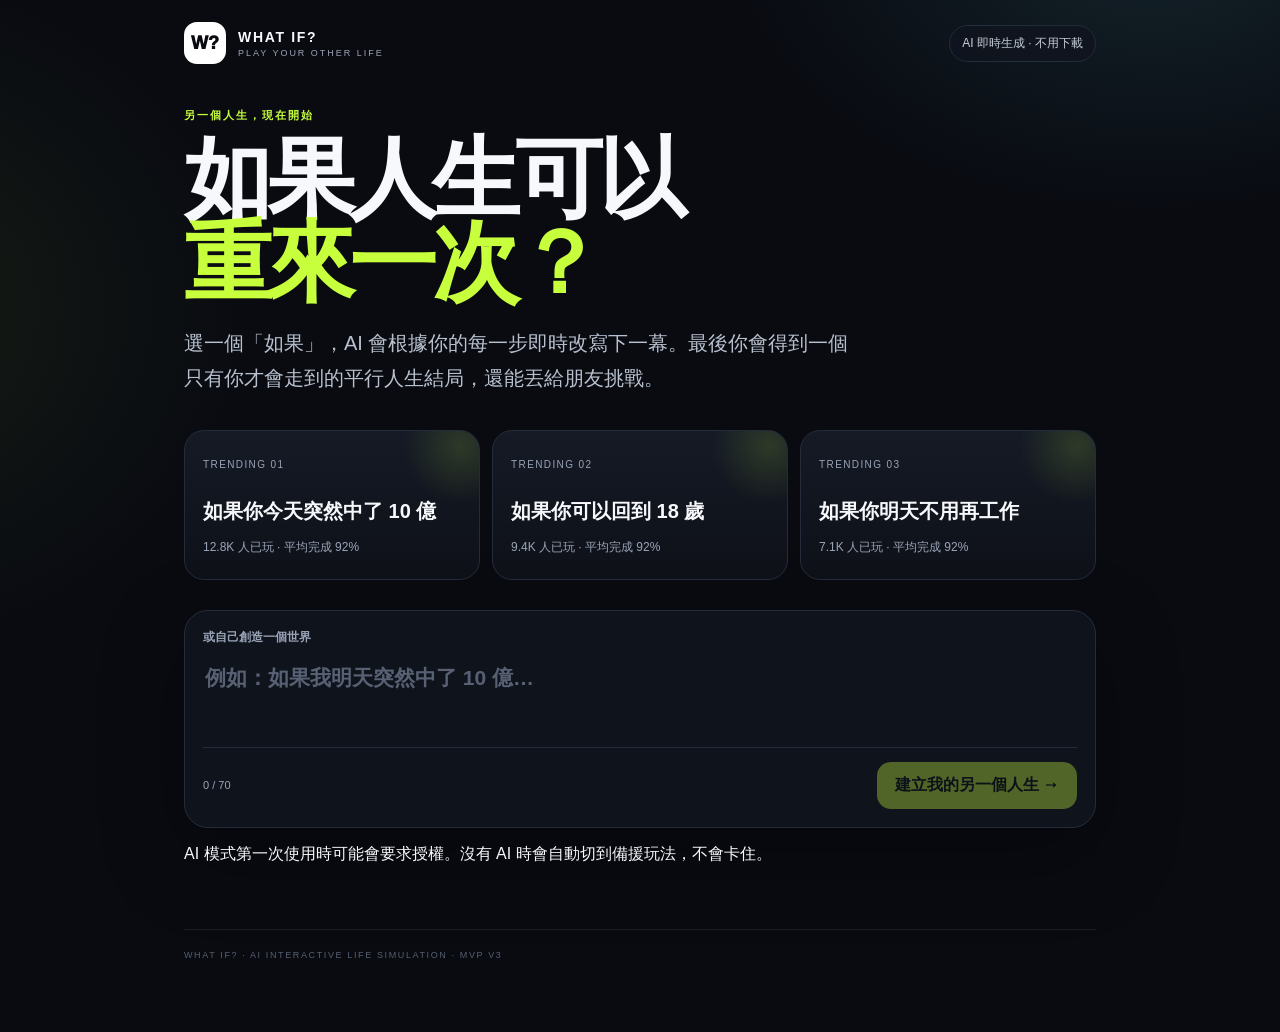
==== commit c3c10cd1: "Enable live AI mode in What If v3" ====
--- a/whatif-web/index.html
+++ b/whatif-web/index.html
@@ -10,25 +10,26 @@
 </head>
 <body>
 <div class="wrap">
-<header><div class="brand"><div class="mark">W?</div><div><b>WHAT IF?</b><small>PLAY YOUR OTHER LIFE</small></div></div><div class="pill">不用登入 · 3 分鐘一局</div></header>
+<header><div class="brand"><div class="mark">W?</div><div><b>WHAT IF?</b><small>PLAY YOUR OTHER LIFE</small></div></div><div class="pill">AI 即時生成 · 不用下載</div></header>
 
 <section id="home">
-  <div class="hero"><div class="eyebrow">另一個人生，現在開始</div><h1>如果人生可以<br><i>重來一次？</i></h1><p>選一個「如果」，做 5 個決定。最後你會得到一個只有你才會走到的平行人生結局，還能丟給朋友挑戰。</p></div>
+  <div class="hero"><div class="eyebrow">另一個人生，現在開始</div><h1>如果人生可以<br><i>重來一次？</i></h1><p>選一個「如果」，AI 會根據你的每一步即時改寫下一幕。最後你會得到一個只有你才會走到的平行人生結局，還能丟給朋友挑戰。</p></div>
   <div class="hot" id="hot"></div>
   <form id="create" class="create">
     <label for="idea">或自己創造一個世界</label>
     <textarea id="idea" maxlength="70" placeholder="例如：如果我明天突然中了 10 億…"></textarea>
     <div class="create-foot"><span id="count">0 / 70</span><button class="primary" id="start" disabled>建立我的另一個人生 →</button></div>
   </form>
+  <p class="privacy-note">AI 模式第一次使用時可能會要求授權。沒有 AI 時會自動切到備援玩法，不會卡住。</p>
 </section>
 
 <section id="game" class="stage hidden">
-  <div class="stage-head"><button id="exit" class="ghost">← 離開</button><span id="roundLabel">第 1 / 5 幕</span></div>
+  <div class="stage-head"><button id="exit" class="ghost">← 離開</button><div class="stage-meta"><span id="aiMode" class="ai-badge">AI LIVE</span><span id="roundLabel">第 1 / 5 幕</span></div></div>
   <div class="progress"><i id="progress" style="width:20%"></i></div>
   <div class="world"><small>YOUR WHAT IF</small><b id="worldTitle"></b></div>
   <div class="stats" id="stats"></div>
   <div id="impact" class="impact hidden"></div>
-  <article class="scene"><span id="day" class="day">DAY 01</span><span id="big" class="big">01</span><h2 id="sceneTitle"></h2><p id="sceneText"></p></article>
+  <article class="scene"><span id="day" class="day">YEAR 00</span><span id="big" class="big">01</span><h2 id="sceneTitle"></h2><p id="sceneText"></p><div id="thinking" class="thinking hidden"><i></i><span>AI 正在改寫你的下一幕…</span></div></article>
   <div id="choices" class="choices"></div>
 </section>
 
@@ -38,11 +39,12 @@
   <div id="compare" class="compare"></div>
   <div class="timeline"><h3>你走過的 5 個決定</h3><div id="history"></div></div>
   <div class="actions"><button id="share" class="primary">挑戰朋友</button><button id="again" class="ghost">同一題再玩一次</button><button id="newLife" class="ghost">換一個人生</button></div>
-  <div class="note">朋友從你的連結進來會玩同一個題目，但可能走到完全不同的結局。</div>
+  <div class="note">朋友從你的連結進來會玩同一個題目，但 AI 會根據他的選擇走出不同故事。</div>
 </section>
-<footer>WHAT IF? · INTERACTIVE LIFE SIMULATION · MVP V2</footer>
+<footer>WHAT IF? · AI INTERACTIVE LIFE SIMULATION · MVP V3</footer>
 </div>
 <div id="toast" class="toast">已複製挑戰連結</div>
+<script src="https://js.puter.com/v2/"></script>
 <script src="app.js"></script>
 </body>
-</html>
+</html>
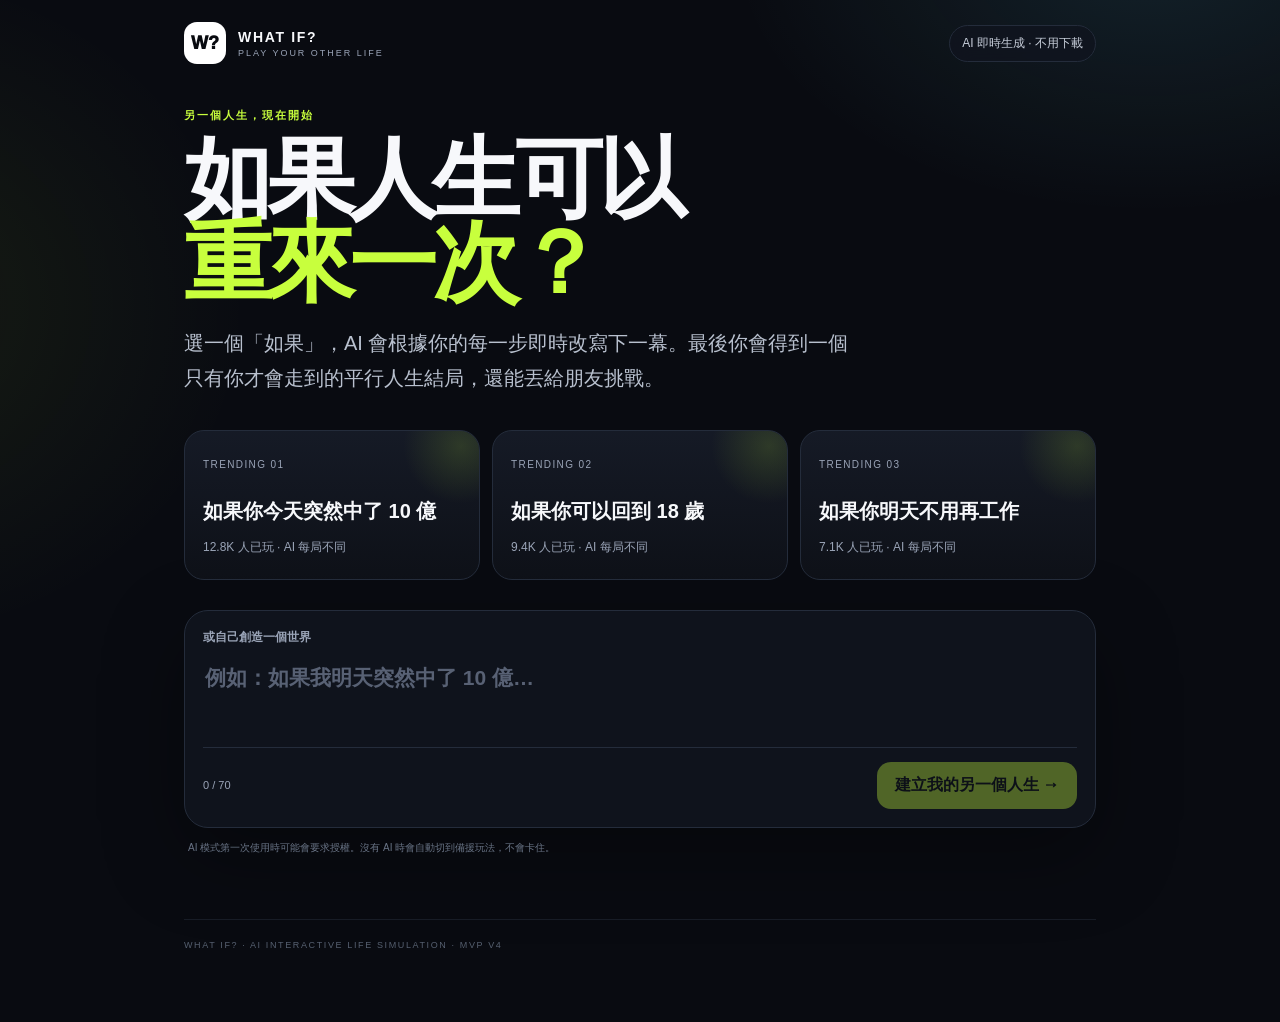
==== commit 3541b9e1: "Add visual scene and share-card UI for What If v4" ====
--- a/whatif-web/index.html
+++ b/whatif-web/index.html
@@ -29,7 +29,7 @@
   <div class="world"><small>YOUR WHAT IF</small><b id="worldTitle"></b></div>
   <div class="stats" id="stats"></div>
   <div id="impact" class="impact hidden"></div>
-  <article class="scene"><span id="day" class="day">YEAR 00</span><span id="big" class="big">01</span><h2 id="sceneTitle"></h2><p id="sceneText"></p><div id="thinking" class="thinking hidden"><i></i><span>AI 正在改寫你的下一幕…</span></div></article>
+  <article class="scene"><div id="sceneArt" class="scene-art"></div><div id="artStatus" class="art-status hidden">AI VISUAL</div><span id="day" class="day">YEAR 00</span><span id="big" class="big">01</span><h2 id="sceneTitle"></h2><p id="sceneText"></p><div id="thinking" class="thinking hidden"><i></i><span>AI 正在改寫你的下一幕…</span></div></article>
   <div id="choices" class="choices"></div>
 </section>
 
@@ -38,10 +38,10 @@
   <div id="tags" class="tags"></div>
   <div id="compare" class="compare"></div>
   <div class="timeline"><h3>你走過的 5 個決定</h3><div id="history"></div></div>
-  <div class="actions"><button id="share" class="primary">挑戰朋友</button><button id="again" class="ghost">同一題再玩一次</button><button id="newLife" class="ghost">換一個人生</button></div>
+  <div class="actions"><button id="share" class="primary">分享我的結局卡</button><button id="again" class="ghost">同一題再玩一次</button><button id="newLife" class="ghost">換一個人生</button></div>
   <div class="note">朋友從你的連結進來會玩同一個題目，但 AI 會根據他的選擇走出不同故事。</div>
 </section>
-<footer>WHAT IF? · AI INTERACTIVE LIFE SIMULATION · MVP V3</footer>
+<footer>WHAT IF? · AI INTERACTIVE LIFE SIMULATION · MVP V4</footer>
 </div>
 <div id="toast" class="toast">已複製挑戰連結</div>
 <script src="https://js.puter.com/v2/"></script>
--- a/whatif-web/style.css
+++ b/whatif-web/style.css
@@ -37,3 +37,12 @@
 .toast{position:fixed;left:50%;bottom:24px;transform:translateX(-50%) translateY(20px);opacity:0;background:#fff;color:#080a0f;border-radius:999px;padding:11px 16px;font-weight:800;font-size:12px;transition:.25s;pointer-events:none;z-index:50}.toast.show{opacity:1;transform:translateX(-50%) translateY(0)}
 @media(max-width:720px){.wrap{padding:18px 15px 48px}header{margin-bottom:32px}.pill{display:none}.hero{margin-top:24px}.hero h1{font-size:50px}.hot{grid-template-columns:1fr;gap:9px}.card{min-height:112px}.card strong{margin:18px 0 8px}.stats{grid-template-columns:repeat(2,1fr)}.scene{min-height:360px;padding:24px 20px}.scene .day{left:20px}.scene .big{font-size:54px}.compare{grid-template-columns:repeat(2,1fr)}.result-hero{padding:24px 20px;min-height:390px}.create-foot{align-items:flex-end}.create-foot span{max-width:45%}}
 @media(prefers-reduced-motion:reduce){*{scroll-behavior:auto!important;transition:none!important}}
+
+.stage-meta{display:flex;align-items:center;gap:10px}
+.ai-badge{display:inline-flex;align-items:center;gap:6px;border:1px solid rgba(200,255,61,.28);background:rgba(200,255,61,.08);color:var(--accent);border-radius:999px;padding:6px 9px;font-size:9px;font-weight:950;letter-spacing:.12em}
+.ai-badge::before{content:"";width:6px;height:6px;border-radius:50%;background:var(--accent);box-shadow:0 0 12px rgba(200,255,61,.75)}
+.ai-badge.offline{color:var(--muted);border-color:var(--line);background:#11151f}.ai-badge.offline::before{background:#667085;box-shadow:none}
+.thinking{margin-top:22px;display:flex;align-items:center;gap:10px;color:var(--muted);font-size:13px}.thinking i{width:16px;height:16px;border:2px solid #31394a;border-top-color:var(--accent);border-radius:50%;animation:spin .8s linear infinite}
+.privacy-note{margin:12px 4px 0;color:#697486;font-size:10px;line-height:1.55}
+.choice[disabled]{opacity:.45;cursor:wait;transform:none}
+@keyframes spin{to{transform:rotate(360deg)}}
